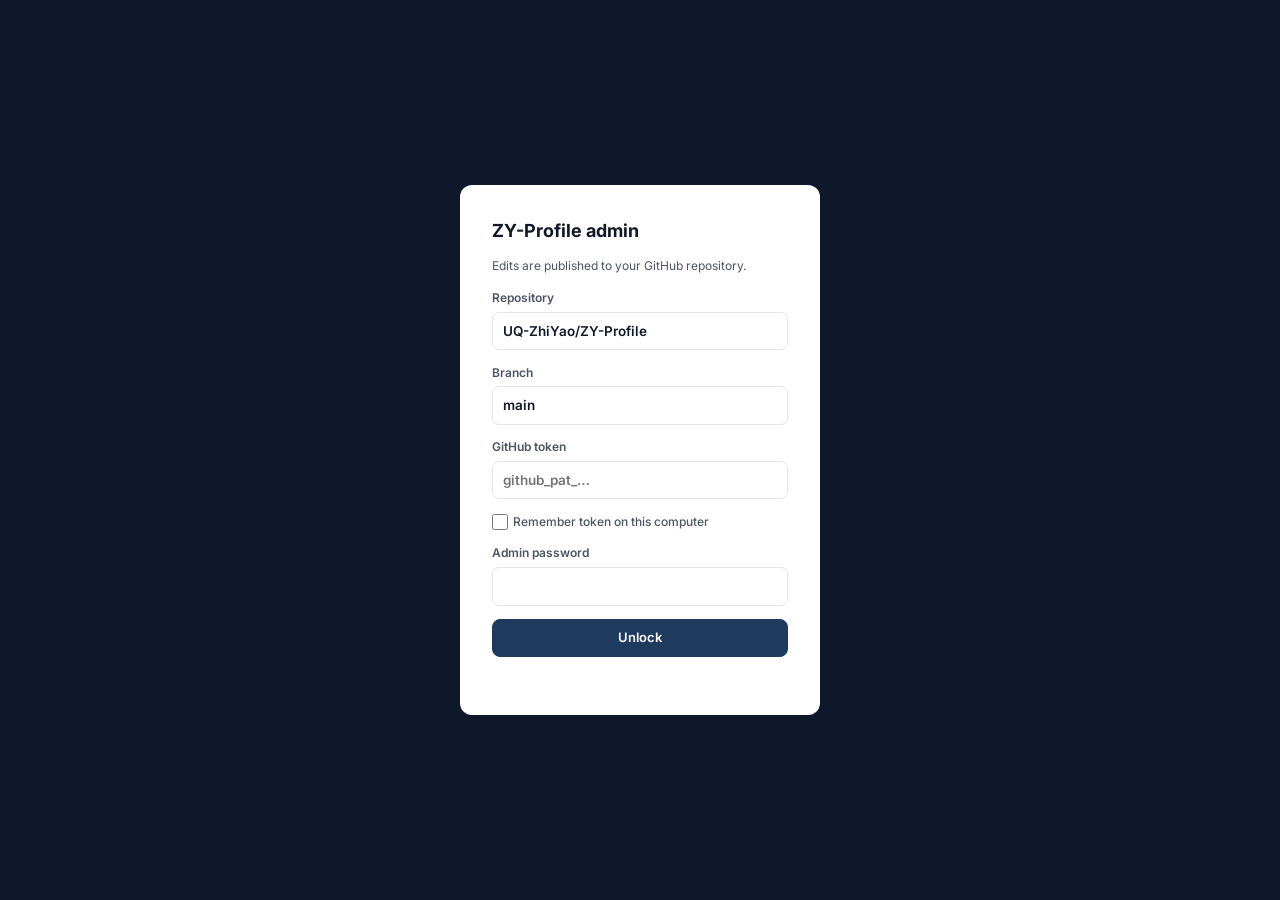
==== console-zz9v6dvoxjdm/index.html @ 7103fa03 "Add files via upload" ====
<!DOCTYPE html>
<html lang="en">
<head>
  <meta charset="UTF-8"/>
  <meta name="viewport" content="width=device-width, initial-scale=1.0"/>
  <meta name="robots" content="noindex, nofollow, noarchive"/>
  <meta name="referrer" content="no-referrer"/>
  <title>ZY Admin</title>
  <link rel="manifest" href="manifest.webmanifest"/>
  <meta name="theme-color" content="#0f172a"/>
  <meta name="application-name" content="ZY Admin"/>
  <meta name="apple-mobile-web-app-capable" content="yes"/>
  <meta name="apple-mobile-web-app-title" content="ZY Admin"/>
  <link rel="icon" href="icons/icon-192.png" type="image/png"/>
  <link rel="apple-touch-icon" href="icons/icon-192.png"/>
  <link rel="stylesheet" href="admin.css"/>
</head>
<body>

<div id="boot" class="boot"><div class="spinner"></div></div>

<section id="login" class="login" hidden>
  <form id="loginForm" class="login-card" autocomplete="off">
    <div class="login-title">ZY-Profile admin</div>
    <p class="muted small">Edits are published to your GitHub repository.</p>
    <label>Repository<input name="repo" required placeholder="owner/name" spellcheck="false"/></label>
    <label>Branch<input name="branch" required value="main" spellcheck="false"/></label>
    <div id="tokenRow" class="token-row">
      <label class="token-input">GitHub token<input name="token" type="password" placeholder="github_pat_…" spellcheck="false" autocomplete="off"/></label>
      <div class="token-saved small">GitHub token saved on this computer · <a href="#" id="changeToken">change</a></div>
    </div>
    <label class="check"><input type="checkbox" name="remember"/> Remember token on this computer</label>
    <label>Admin password<input name="password" type="password" required autocomplete="current-password"/></label>
    <button class="btn primary block" type="submit">Unlock</button>
    <div id="loginMsg" class="msg" role="status"></div>
    <button type="button" class="btn ghost block install-btn" data-install hidden>⤓ Install as desktop app</button>
  </form>

  <form id="setupForm" class="login-card" hidden>
    <div class="login-title">First-time setup</div>
    <p class="muted small">No admin data found in this repository yet. Choose an admin password — it encrypts your working copy and member list. There is no way to recover it, so store it in a password manager.</p>
    <label>Admin password (10+ characters)<input name="p1" type="password" minlength="10" required autocomplete="new-password"/></label>
    <label>Repeat password<input name="p2" type="password" minlength="10" required autocomplete="new-password"/></label>
    <button class="btn primary block" type="submit">Create and load my existing content</button>
    <a href="#" id="setupBack" class="small">← Back</a>
  </form>
</section>

<div id="app" class="app" hidden>
  <aside class="side">
    <div class="side-brand">
      <div class="side-mark">ZY</div>
      <div><div class="side-title">Admin console</div><div class="side-sub" id="whoami"></div></div>
    </div>
    <nav class="side-nav">
      <button data-view="site" class="side-link">Site settings</button>
      <button data-view="categories" class="side-link">Categories</button>
      <div class="side-group">
        <span>Pages</span>
        <button class="icon-btn" id="newTabBtn" title="New page" aria-label="New page">＋</button>
      </div>
      <div id="tabList"></div>
      <div class="side-group"><span>People</span></div>
      <button data-view="members" class="side-link">Members <span class="pill grey" id="memberCount" hidden></span></button>
      <div class="side-group"><span>Data</span></div>
      <button data-view="backup" class="side-link">Backup &amp; security</button>
    </nav>
    <div class="side-foot">
      <button type="button" class="btn ghost small" data-install hidden>⤓ Install desktop app</button>
      <a id="viewSite" class="btn ghost small" target="_blank" rel="noopener">View website ↗</a>
      <button id="lockBtn" class="btn ghost small">Lock</button>
    </div>
  </aside>
  <div class="main-col">
    <div class="publish-bar" id="publishBar" hidden>
      <span id="publishNote"></span>
      <button class="btn primary small" id="publishBtn">Publish to website</button>
    </div>
    <main class="view" id="view"></main>
  </div>
  <button class="side-toggle" id="sideToggle" aria-label="Menu">☰</button>
</div>

<div id="modalRoot"></div>
<div id="toastRoot" class="toast-root" aria-live="polite"></div>

<script src="../crypto.js"></script>
<script src="seed.js"></script>
<script src="admin.js"></script>
</body>
</html>
---- console-zz9v6dvoxjdm/admin.css ----
@import url('https://fonts.googleapis.com/css2?family=Inter:wght@400;500;600;700&display=swap');

:root {
  --bg: #f6f7f9; --panel: #ffffff; --ink: #111827; --ink-2: #4b5563; --ink-3: #9ca3af;
  --line: #e5e7eb; --line-2: #f0f1f3; --accent: #1e3a5f; --accent-2: #162e4d;
  --side: #0f172a; --side-ink: #cbd5e1; --side-hi: #ffffff;
  --red: #b42318; --red-bg: #fef3f2; --green: #067647; --green-bg: #ecfdf3;
  --r: 8px;
}
*, *::before, *::after { box-sizing: border-box; margin: 0; padding: 0; }
body { font-family: 'Inter', system-ui, sans-serif; font-size: 14px; line-height: 1.5; color: var(--ink); background: var(--bg); -webkit-font-smoothing: antialiased; }
[hidden] { display: none !important; }
code { font-family: ui-monospace, SFMono-Regular, Menlo, monospace; font-size: 12px; background: var(--line-2); padding: 1px 5px; border-radius: 4px; }
.muted { color: var(--ink-2); } .small { font-size: 12px; } .pad { padding: .5rem .75rem; }
h1 { font-size: 22px; font-weight: 700; letter-spacing: -.01em; }
h2 { font-size: 15px; font-weight: 700; margin-bottom: .75rem; }
.sub-h { font-size: 13px; font-weight: 700; text-transform: uppercase; letter-spacing: .06em; color: var(--ink-3); padding-top: .5rem; border-top: 1px solid var(--line); margin-top: .25rem; }

/* buttons */
.btn { font: inherit; font-size: 13px; font-weight: 600; display: inline-flex; align-items: center; justify-content: center; gap: .35rem; padding: .5rem .95rem; border-radius: var(--r); border: 1px solid var(--line); background: var(--panel); color: var(--ink); cursor: pointer; text-decoration: none; white-space: nowrap; transition: background .12s, border-color .12s; }
.btn:hover { background: var(--line-2); }
.btn.primary { background: var(--accent); border-color: var(--accent); color: #fff; }
.btn.primary:hover { background: var(--accent-2); }
.btn.danger { background: var(--red); border-color: var(--red); color: #fff; }
.btn.ghost { background: transparent; }
.btn.small { font-size: 12px; padding: .35rem .7rem; }
.btn.block { width: 100%; }
.btn:disabled { opacity: .55; cursor: not-allowed; }
.danger-text { color: var(--red); }
.icon-btn { font: inherit; width: 28px; height: 28px; display: inline-flex; align-items: center; justify-content: center; border: 1px solid transparent; background: transparent; border-radius: 6px; cursor: pointer; color: var(--ink-2); font-size: 13px; flex-shrink: 0; }
.icon-btn:hover:not(:disabled) { background: var(--line-2); border-color: var(--line); color: var(--ink); }
.icon-btn.danger:hover:not(:disabled) { background: var(--red-bg); color: var(--red); border-color: #fecdca; }
.icon-btn:disabled { opacity: .3; cursor: default; }
.pill { display: inline-block; font-size: 10px; font-weight: 700; padding: 1px 6px; border-radius: 999px; background: #f59e0b; color: #111; margin-left: auto; }
.pill.grey { background: rgba(255,255,255,.12); color: var(--side-ink); font-weight: 600; }

/* login */
.login { min-height: 100vh; display: flex; align-items: center; justify-content: center; padding: 1rem; background: var(--side); }
.login-card { width: 100%; max-width: 360px; background: var(--panel); border-radius: 12px; padding: 2rem; display: flex; flex-direction: column; gap: .85rem; }
.login-title { font-size: 18px; font-weight: 700; }
.login-card label { display: flex; flex-direction: column; gap: .3rem; font-size: 12px; font-weight: 600; color: var(--ink-2); }
.msg { font-size: 13px; color: var(--red); min-height: 1em; }
.msg.err { color: var(--red); }

/* shell */
.app { display: grid; grid-template-columns: 248px minmax(0, 1fr); min-height: 100vh; }
.side { background: var(--side); color: var(--side-ink); display: flex; flex-direction: column; position: sticky; top: 0; height: 100vh; overflow-y: auto; }
.side-brand { display: flex; gap: .7rem; align-items: center; padding: 1.1rem 1rem; border-bottom: 1px solid rgba(255,255,255,.07); }
.side-mark { width: 32px; height: 32px; border-radius: 8px; background: var(--accent); color: #fff; font-weight: 700; font-size: 12px; display: flex; align-items: center; justify-content: center; }
.side-title { color: var(--side-hi); font-weight: 700; font-size: 13px; }
.side-sub { font-size: 11px; color: #94a3b8; max-width: 160px; overflow: hidden; text-overflow: ellipsis; white-space: nowrap; }
.side-nav { padding: .75rem .5rem; flex: 1; display: flex; flex-direction: column; gap: 1px; }
.side-group { display: flex; align-items: center; justify-content: space-between; font-size: 10px; font-weight: 700; letter-spacing: .1em; text-transform: uppercase; color: #64748b; padding: 1rem .6rem .35rem; }
.side-group .icon-btn { color: var(--side-ink); width: 22px; height: 22px; font-size: 14px; }
.side-group .icon-btn:hover { background: rgba(255,255,255,.1); border-color: transparent; color: #fff; }
.side-link { font: inherit; font-size: 13px; text-align: left; background: none; border: 0; color: var(--side-ink); padding: .45rem .6rem; border-radius: 6px; cursor: pointer; display: flex; align-items: center; gap: .4rem; width: 100%; }
.side-link:hover { background: rgba(255,255,255,.06); color: #fff; }
.side-link.active { background: rgba(255,255,255,.1); color: #fff; font-weight: 600; }
.side-link.sub { padding-left: .85rem; }
.ell { overflow: hidden; text-overflow: ellipsis; white-space: nowrap; }
.side-foot { padding: .75rem; display: flex; flex-direction: column; gap: .35rem; border-top: 1px solid rgba(255,255,255,.07); }
.side-foot .btn { color: var(--side-ink); border-color: rgba(255,255,255,.12); justify-content: flex-start; }
.side-foot .btn:hover { background: rgba(255,255,255,.06); color: #fff; }
.side-toggle { display: none; }

.view { padding: 1.75rem 2rem 4rem; max-width: 980px; width: 100%; }
.view-head { display: flex; justify-content: space-between; align-items: flex-start; gap: 1rem; margin-bottom: 1.25rem; flex-wrap: wrap; }
.view-head p { margin-top: .25rem; max-width: 560px; }
.head-actions { display: flex; gap: .4rem; flex-wrap: wrap; align-items: center; }
.crumb { font-size: 12px; color: var(--ink-3); margin-bottom: .2rem; }

.panel { background: var(--panel); border: 1px solid var(--line); border-radius: 10px; padding: 1.25rem 1.35rem; margin-bottom: 1rem; }
.panel-head { display: flex; justify-content: space-between; align-items: center; margin-bottom: .75rem; }
.panel-head h2 { margin: 0; }
.danger-zone { border-color: #fecdca; }
.grid2 { display: grid; grid-template-columns: 1fr 1fr; gap: .9rem 1.1rem; align-items: start; }
.span2 { grid-column: 1 / -1; }
.grid2 > h2 { margin-bottom: -.25rem; }

/* form fields */
.field { display: flex; flex-direction: column; gap: .3rem; min-width: 0; }
.field .lbl { font-size: 12px; font-weight: 600; color: var(--ink-2); }
.field .hint, .hint { font-size: 11.5px; color: var(--ink-3); }
input:not([type=checkbox]):not([type=file]):not([type=color]), textarea, select {
  font: inherit; font-size: 13.5px; width: 100%; padding: .5rem .65rem; border: 1px solid var(--line); border-radius: 7px; background: #fff; color: var(--ink);
}
textarea { resize: vertical; min-height: 2.5rem; }
input:focus, textarea:focus, select:focus { outline: 2px solid rgba(30,58,95,.18); border-color: var(--accent); }
input[type=color] { width: 56px; height: 36px; border: 1px solid var(--line); border-radius: 7px; padding: 2px; background: #fff; cursor: pointer; }
.check { display: flex; align-items: center; gap: .5rem; font-size: 13px; cursor: pointer; }
.check input { width: 16px; height: 16px; accent-color: var(--accent); }
.prefix { display: flex; align-items: center; border: 1px solid var(--line); border-radius: 7px; overflow: hidden; }
.prefix span { padding: .5rem .55rem; background: var(--line-2); font-size: 12px; color: var(--ink-2); white-space: nowrap; border-right: 1px solid var(--line); }
.prefix input { border: 0 !important; border-radius: 0 !important; }

.img-row { display: flex; gap: .85rem; align-items: center; flex-wrap: wrap; }
.img-preview { width: 64px; height: 64px; border: 1px dashed var(--line); border-radius: 8px; display: flex; align-items: center; justify-content: center; background: repeating-conic-gradient(#f3f4f6 0 25%, #fff 0 50%) 50% / 12px 12px; overflow: hidden; }
.img-preview img { max-width: 100%; max-height: 100%; object-fit: contain; }
.img-actions { display: flex; gap: .35rem; flex-wrap: wrap; }
.auto-prev { display: flex; align-items: center; gap: .5rem; min-height: 0; }
.auto-prev img { width: 28px; height: 28px; object-fit: contain; border: 1px solid var(--line); border-radius: 6px; padding: 3px; }

.rows { display: flex; flex-direction: column; gap: .35rem; margin: .2rem 0 .45rem; }
.row-ed { display: flex; gap: .35rem; align-items: center; }
.row-ed input, .row-ed select { flex: 1; min-width: 0; }
.rows-field > .btn { align-self: flex-start; }

/* items list */
.group-title { font-size: 11px; font-weight: 700; text-transform: uppercase; letter-spacing: .08em; color: var(--ink-3); padding: .9rem 0 .35rem; border-bottom: 1px solid var(--line); }
.item-row { display: flex; align-items: center; gap: .75rem; padding: .6rem 0; border-bottom: 1px solid var(--line-2); }
.item-row:last-child { border-bottom: 0; }
.item-thumb { width: 34px; height: 34px; border-radius: 7px; border: 1px solid var(--line); flex-shrink: 0; display: flex; align-items: center; justify-content: center; overflow: hidden; background: #fff; }
.item-thumb:empty { border-color: transparent; }
.item-thumb img { width: 100%; height: 100%; object-fit: contain; padding: 4px; }
.item-main { flex: 1; min-width: 0; }
.item-t { font-weight: 600; overflow: hidden; text-overflow: ellipsis; white-space: nowrap; }
.item-s { overflow: hidden; text-overflow: ellipsis; white-space: nowrap; }
.item-acts { display: flex; gap: .15rem; align-items: center; flex-shrink: 0; }
.empty { padding: 1.5rem; text-align: center; color: var(--ink-2); border: 1px dashed var(--line); border-radius: 8px; }

.table { width: 100%; border-collapse: collapse; }
.table td { padding: .6rem .25rem; border-top: 1px solid var(--line-2); vertical-align: middle; }
.table tr:first-child td { border-top: 0; }
.table td.acts { text-align: right; white-space: nowrap; }
.table td.acts > * { margin-left: .25rem; }
.resume-row { display: flex; align-items: center; gap: .6rem; flex-wrap: wrap; }
.resume-row > div { margin-right: auto; }

/* modal */
.modal-wrap { position: fixed; inset: 0; background: rgba(15,23,42,.45); display: flex; align-items: flex-start; justify-content: center; padding: 5vh 1rem; z-index: 50; overflow-y: auto; }
.modal { background: var(--panel); border-radius: 12px; width: 100%; max-width: 460px; box-shadow: 0 20px 60px rgba(0,0,0,.25); display: flex; flex-direction: column; max-height: 90vh; }
.modal.wide { max-width: 760px; }
.modal-head { display: flex; justify-content: space-between; align-items: center; padding: 1rem 1.25rem; border-bottom: 1px solid var(--line); }
.modal-head h3 { font-size: 15px; }
.modal-body { padding: 1.1rem 1.25rem; overflow-y: auto; display: flex; flex-direction: column; gap: .85rem; }
.modal-body > form:not(.grid2) { display: flex; flex-direction: column; gap: .85rem; }
.modal-foot { display: flex; justify-content: flex-end; gap: .5rem; padding: .85rem 1.25rem; border-top: 1px solid var(--line); }

/* toast / loading */
.toast-root { position: fixed; bottom: 1rem; right: 1rem; display: flex; flex-direction: column; gap: .4rem; z-index: 60; }
.toast { background: var(--ink); color: #fff; padding: .6rem .9rem; border-radius: 8px; font-size: 13px; box-shadow: 0 6px 20px rgba(0,0,0,.2); max-width: 360px; }
.toast.ok { background: var(--green); }
.toast.err { background: var(--red); }
.boot { position: fixed; inset: 0; display: flex; align-items: center; justify-content: center; background: var(--bg); z-index: 40; }
.boot.inline { position: static; padding: 4rem 0; background: transparent; }
.spinner { width: 22px; height: 22px; border: 2px solid var(--line); border-top-color: var(--accent); border-radius: 50%; animation: spin .7s linear infinite; }
@keyframes spin { to { transform: rotate(360deg); } }

@media (max-width: 860px) {
  .app { grid-template-columns: minmax(0, 1fr); }
  .view { min-width: 0; }
  .side { position: fixed; inset: 0 auto 0 0; width: 260px; z-index: 45; transform: translateX(-100%); transition: transform .2s; }
  body.side-open .side { transform: none; }
  body.side-open::after { content: ''; position: fixed; inset: 0; background: rgba(15,23,42,.4); z-index: 44; }
  .side-toggle { display: inline-flex; position: fixed; top: .75rem; left: .75rem; z-index: 46; width: 38px; height: 38px; align-items: center; justify-content: center; border-radius: 8px; border: 1px solid var(--line); background: #fff; font-size: 16px; cursor: pointer; }
  .view { padding: 4rem 1rem 4rem; }
  .grid2 { grid-template-columns: 1fr; }
  .item-acts .icon-btn[data-act=dup] { display: none; }
}
@media (max-width: 520px) {
  .table td.acts { white-space: normal; }
  .table td.acts > * { margin: .15rem 0 0 .25rem; }
  .row-ed { flex-wrap: wrap; }
}

/* ── GitHub edition additions ── */
.main-col { min-width: 0; display: flex; flex-direction: column; }
.publish-bar { position: sticky; top: 0; z-index: 30; display: flex; align-items: center; justify-content: space-between; gap: 1rem; padding: .6rem 2rem; background: #fffbeb; border-bottom: 1px solid #fde68a; font-size: 13px; color: #92400e; font-weight: 500; }
.login-card .check { flex-direction: row; align-items: center; font-weight: 500; }
.token-row .token-saved { display: none; color: var(--ink-2); }
.token-row.has-token .token-input { display: none; }
.token-row.has-token .token-saved { display: block; }
.token-saved a, #setupBack { color: var(--accent); }
.msg.ok { color: var(--green); }
.cred { font-family: ui-monospace, SFMono-Regular, Menlo, monospace; font-size: 13px; background: var(--line-2); border: 1px solid var(--line); border-radius: 8px; padding: .8rem 1rem; white-space: pre-wrap; user-select: all; }
@media (max-width: 860px) {
  .publish-bar { padding: .6rem 1rem .6rem 3.75rem; }
  .publish-bar:not([hidden]) ~ .view { padding-top: 1.25rem; }
  .item-thumb:empty { display: none; }
}

/* ── v4: categories in sidebar, install, desktop app ── */
.side-cat { font-size: 11px; font-weight: 600; color: #94a3b8; padding: .55rem .6rem .15rem; letter-spacing: .02em; }
.side-empty { color: #64748b; padding: .15rem .85rem .35rem; }
.install-btn { margin-top: .25rem; }
body.standalone .side-foot [data-install] { display: none; }
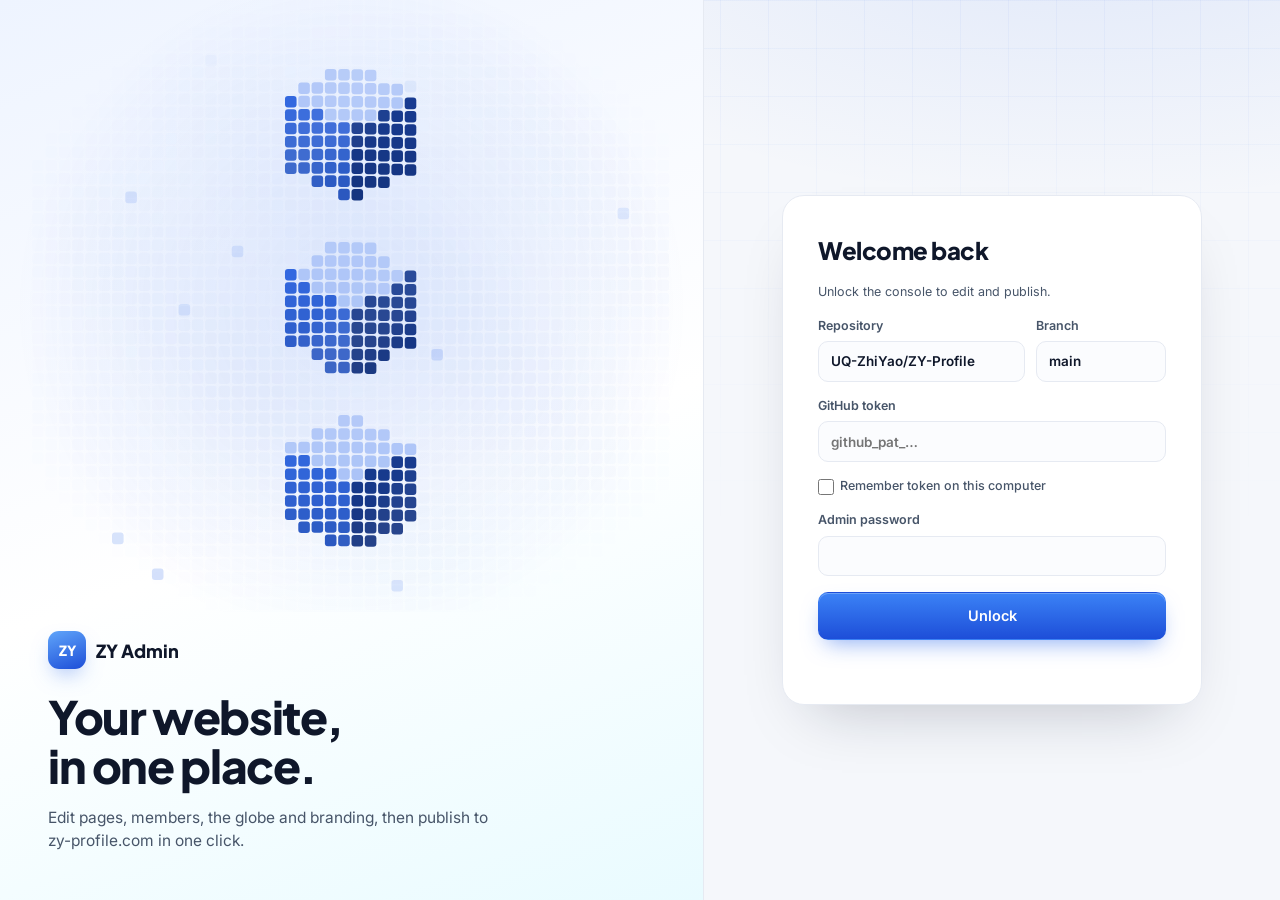
==== commit 2eab6792: "Add files via upload" ====
--- a/console-zz9v6dvoxjdm/index.html
+++ b/console-zz9v6dvoxjdm/index.html
@@ -7,63 +7,82 @@
   <meta name="referrer" content="no-referrer"/>
   <title>ZY Admin</title>
   <link rel="manifest" href="manifest.webmanifest"/>
-  <meta name="theme-color" content="#0f172a"/>
+  <meta name="theme-color" content="#ffffff"/>
   <meta name="application-name" content="ZY Admin"/>
   <meta name="apple-mobile-web-app-capable" content="yes"/>
   <meta name="apple-mobile-web-app-title" content="ZY Admin"/>
   <link rel="icon" href="icons/icon-192.png" type="image/png"/>
   <link rel="apple-touch-icon" href="icons/icon-192.png"/>
+  <link rel="preconnect" href="https://fonts.googleapis.com"/>
+  <link rel="preconnect" href="https://fonts.gstatic.com" crossorigin/>
+  <link rel="stylesheet" href="https://fonts.googleapis.com/css2?family=Inter:wght@400;500;600;700&family=Plus+Jakarta+Sans:wght@600;700;800&family=JetBrains+Mono:wght@400;500&display=swap"/>
   <link rel="stylesheet" href="admin.css"/>
 </head>
 <body>
 
 <div id="boot" class="boot"><div class="spinner"></div></div>
 
+<!-- Sign in -->
 <section id="login" class="login" hidden>
-  <form id="loginForm" class="login-card" autocomplete="off">
-    <div class="login-title">ZY-Profile admin</div>
-    <p class="muted small">Edits are published to your GitHub repository.</p>
-    <label>Repository<input name="repo" required placeholder="owner/name" spellcheck="false"/></label>
-    <label>Branch<input name="branch" required value="main" spellcheck="false"/></label>
-    <div id="tokenRow" class="token-row">
-      <label class="token-input">GitHub token<input name="token" type="password" placeholder="github_pat_…" spellcheck="false" autocomplete="off"/></label>
-      <div class="token-saved small">GitHub token saved on this computer · <a href="#" id="changeToken">change</a></div>
+  <div class="login-art">
+    <canvas id="loginArt" aria-hidden="true"></canvas>
+    <div class="login-art-copy">
+      <div class="brand-row"><span class="brand-mark">ZY</span><span class="brand-word">ZY Admin</span></div>
+      <h1>Your website,<br/>in one place.</h1>
+      <p>Edit pages, members, the globe and branding, then publish to zy-profile.com in one click.</p>
     </div>
-    <label class="check"><input type="checkbox" name="remember"/> Remember token on this computer</label>
-    <label>Admin password<input name="password" type="password" required autocomplete="current-password"/></label>
-    <button class="btn primary block" type="submit">Unlock</button>
-    <div id="loginMsg" class="msg" role="status"></div>
-    <button type="button" class="btn ghost block install-btn" data-install hidden>⤓ Install as desktop app</button>
-  </form>
+  </div>
+  <div class="login-side">
+    <form id="loginForm" class="login-card" autocomplete="off">
+      <div class="login-title">Welcome back</div>
+      <p class="muted small">Unlock the console to edit and publish.</p>
+      <div class="two">
+        <label>Repository<input name="repo" required placeholder="owner/name" spellcheck="false"/></label>
+        <label>Branch<input name="branch" required value="main" spellcheck="false"/></label>
+      </div>
+      <div id="tokenRow" class="token-row">
+        <label class="token-input">GitHub token<input name="token" type="password" placeholder="github_pat_…" spellcheck="false" autocomplete="off"/></label>
+        <div class="token-saved small"><span class="ok-dot"></span>GitHub token saved on this computer · <a href="#" id="changeToken">change</a></div>
+      </div>
+      <label class="check"><input type="checkbox" name="remember"/> Remember token on this computer</label>
+      <label>Admin password<input name="password" type="password" required autocomplete="current-password"/></label>
+      <button class="btn primary block lg" type="submit">Unlock</button>
+      <div id="loginMsg" class="msg" role="status"></div>
+      <button type="button" class="btn ghost block install-btn" data-install hidden>⤓ Install as desktop app</button>
+    </form>
 
-  <form id="setupForm" class="login-card" hidden>
-    <div class="login-title">First-time setup</div>
-    <p class="muted small">No admin data found in this repository yet. Choose an admin password — it encrypts your working copy and member list. There is no way to recover it, so store it in a password manager.</p>
-    <label>Admin password (10+ characters)<input name="p1" type="password" minlength="10" required autocomplete="new-password"/></label>
-    <label>Repeat password<input name="p2" type="password" minlength="10" required autocomplete="new-password"/></label>
-    <button class="btn primary block" type="submit">Create and load my existing content</button>
-    <a href="#" id="setupBack" class="small">← Back</a>
-  </form>
+    <form id="setupForm" class="login-card" hidden>
+      <div class="login-title">First-time setup</div>
+      <p class="muted small">No admin data found in this repository yet. Choose an admin password. It encrypts your working copy and member list, and it can't be recovered, so store it in a password manager.</p>
+      <label>Admin password (10+ characters)<input name="p1" type="password" minlength="10" required autocomplete="new-password"/></label>
+      <label>Repeat password<input name="p2" type="password" minlength="10" required autocomplete="new-password"/></label>
+      <button class="btn primary block lg" type="submit">Create and load my existing content</button>
+      <a href="#" id="setupBack" class="small">← Back</a>
+    </form>
+  </div>
 </section>
 
+<!-- Console -->
 <div id="app" class="app" hidden>
   <aside class="side">
     <div class="side-brand">
       <div class="side-mark">ZY</div>
-      <div><div class="side-title">Admin console</div><div class="side-sub" id="whoami"></div></div>
+      <div><div class="side-title">ZY Admin</div><div class="side-sub" id="whoami"></div></div>
     </div>
     <nav class="side-nav">
-      <button data-view="site" class="side-link">Site settings</button>
-      <button data-view="categories" class="side-link">Categories</button>
+      <button data-view="overview" class="side-link"><svg viewBox="0 0 24 24"><rect x="3" y="3" width="7" height="9" rx="1.5"/><rect x="14" y="3" width="7" height="5" rx="1.5"/><rect x="14" y="12" width="7" height="9" rx="1.5"/><rect x="3" y="16" width="7" height="5" rx="1.5"/></svg>Overview</button>
+      <button data-view="site" class="side-link"><svg viewBox="0 0 24 24"><path d="M4 6h10M18 6h2M4 12h4M12 12h8M4 18h12M20 18h0"/><circle cx="16" cy="6" r="2"/><circle cx="10" cy="12" r="2"/><circle cx="18" cy="18" r="2"/></svg>Site settings</button>
+      <button data-view="globe" class="side-link"><svg viewBox="0 0 24 24"><circle cx="12" cy="12" r="9"/><path d="M3 12h18M12 3c2.5 2.6 3.8 5.6 3.8 9s-1.3 6.4-3.8 9c-2.5-2.6-3.8-5.6-3.8-9S9.5 5.6 12 3z"/></svg>Globe &amp; places</button>
+      <button data-view="categories" class="side-link"><svg viewBox="0 0 24 24"><path d="M12 3l9 5-9 5-9-5z"/><path d="M3 13l9 5 9-5"/></svg>Categories</button>
+      <div class="side-group"><span>People &amp; data</span></div>
+      <button data-view="members" class="side-link"><svg viewBox="0 0 24 24"><circle cx="9" cy="8" r="3.2"/><path d="M3 20c.6-3.5 3-5.5 6-5.5s5.4 2 6 5.5"/><path d="M16 4.5a3 3 0 0 1 0 6M21 20c-.4-2.6-1.8-4.4-3.8-5.1"/></svg>Members <span class="pill" id="memberCount" hidden></span></button>
+      <button data-view="backup" class="side-link"><svg viewBox="0 0 24 24"><path d="M12 3l8 3v6c0 5-3.5 8-8 9-4.5-1-8-4-8-9V6z"/><path d="M9 12l2 2 4-4"/></svg>Backup &amp; security</button>
       <div class="side-group">
         <span>Pages</span>
         <button class="icon-btn" id="newTabBtn" title="New page" aria-label="New page">＋</button>
       </div>
       <div id="tabList"></div>
-      <div class="side-group"><span>People</span></div>
-      <button data-view="members" class="side-link">Members <span class="pill grey" id="memberCount" hidden></span></button>
-      <div class="side-group"><span>Data</span></div>
-      <button data-view="backup" class="side-link">Backup &amp; security</button>
+
     </nav>
     <div class="side-foot">
       <button type="button" class="btn ghost small" data-install hidden>⤓ Install desktop app</button>
@@ -73,7 +92,7 @@
   </aside>
   <div class="main-col">
     <div class="publish-bar" id="publishBar" hidden>
-      <span id="publishNote"></span>
+      <span class="pb-dot"></span><span id="publishNote"></span>
       <button class="btn primary small" id="publishBtn">Publish to website</button>
     </div>
     <main class="view" id="view"></main>
@@ -85,6 +104,9 @@
 <div id="toastRoot" class="toast-root" aria-live="polite"></div>
 
 <script src="../crypto.js"></script>
+<script src="../globe-data.js"></script>
+<script src="../globe.js"></script>
+<script src="../pixel.js"></script>
 <script src="seed.js"></script>
 <script src="admin.js"></script>
 </body>
--- a/console-zz9v6dvoxjdm/admin.css
+++ b/console-zz9v6dvoxjdm/admin.css
@@ -1,186 +1,266 @@
-@import url('https://fonts.googleapis.com/css2?family=Inter:wght@400;500;600;700&display=swap');
-
+/* ============================================
+   ZY Admin — console styles (v10)
+   Light blue-tech look matching zy-profile.com: floating panels, soft grid,
+   blue gradients, Plus Jakarta Sans headings.
+   ============================================ */
 :root {
-  --bg: #f6f7f9; --panel: #ffffff; --ink: #111827; --ink-2: #4b5563; --ink-3: #9ca3af;
-  --line: #e5e7eb; --line-2: #f0f1f3; --accent: #1e3a5f; --accent-2: #162e4d;
-  --side: #0f172a; --side-ink: #cbd5e1; --side-hi: #ffffff;
-  --red: #b42318; --red-bg: #fef3f2; --green: #067647; --green-bg: #ecfdf3;
-  --r: 8px;
+  --accent: #2563eb; --accent-2: #1d4ed8; --cyan: #06b6d4;
+  --accent-soft: #eef4ff; --accent-line: #c7d7fe;
+  --bg: #f5f7fb; --panel: #ffffff; --ink: #0f172a; --ink-2: #475569; --ink-3: #94a3b8;
+  --line: #e6eaf2; --line-2: #f1f4f9;
+  --red: #dc2626; --red-bg: #fef2f2; --green: #059669; --green-bg: #ecfdf5; --amber: #b45309;
+  --r: 14px; --r-lg: 20px;
+  --shadow: 0 1px 2px rgba(15,23,42,.04), 0 10px 30px -12px rgba(15,23,42,.12);
+  --blue-shadow: 0 10px 22px -8px rgba(37,99,235,.55);
+  --display: "Plus Jakarta Sans", "Inter", system-ui, sans-serif;
+  --mono: "JetBrains Mono", ui-monospace, Menlo, monospace;
 }
 *, *::before, *::after { box-sizing: border-box; margin: 0; padding: 0; }
-body { font-family: 'Inter', system-ui, sans-serif; font-size: 14px; line-height: 1.5; color: var(--ink); background: var(--bg); -webkit-font-smoothing: antialiased; }
+body { font-family: "Inter", system-ui, sans-serif; font-size: 14px; line-height: 1.5; color: var(--ink); -webkit-font-smoothing: antialiased; min-height: 100vh;
+  background: radial-gradient(900px 420px at 85% -10%, rgba(37,99,235,.10), transparent 70%), radial-gradient(700px 380px at 0% 0%, rgba(6,182,212,.08), transparent 70%), var(--bg); }
+body::before { content: ""; position: fixed; inset: 0; pointer-events: none; z-index: -1; background-image: linear-gradient(rgba(37,99,235,.045) 1px, transparent 1px), linear-gradient(90deg, rgba(37,99,235,.045) 1px, transparent 1px); background-size: 48px 48px; mask-image: linear-gradient(180deg, #000, transparent 60%); -webkit-mask-image: linear-gradient(180deg, #000, transparent 60%); }
 [hidden] { display: none !important; }
-code { font-family: ui-monospace, SFMono-Regular, Menlo, monospace; font-size: 12px; background: var(--line-2); padding: 1px 5px; border-radius: 4px; }
-.muted { color: var(--ink-2); } .small { font-size: 12px; } .pad { padding: .5rem .75rem; }
-h1 { font-size: 22px; font-weight: 700; letter-spacing: -.01em; }
-h2 { font-size: 15px; font-weight: 700; margin-bottom: .75rem; }
-.sub-h { font-size: 13px; font-weight: 700; text-transform: uppercase; letter-spacing: .06em; color: var(--ink-3); padding-top: .5rem; border-top: 1px solid var(--line); margin-top: .25rem; }
+code { font-family: var(--mono); font-size: 12px; background: var(--accent-soft); color: var(--accent-2); padding: 1px 6px; border-radius: 6px; }
+.muted { color: var(--ink-2); } .small { font-size: 12.5px; } .pad { padding: .5rem .75rem; }
+h1 { font-family: var(--display); font-size: 26px; font-weight: 800; letter-spacing: -.02em; }
+h2 { font-family: var(--display); font-size: 16px; font-weight: 800; letter-spacing: -.01em; margin-bottom: .8rem; }
+.sub-h { font-family: var(--display); font-size: 12px; font-weight: 800; text-transform: uppercase; letter-spacing: .1em; color: var(--accent); padding-top: .6rem; border-top: 1px dashed var(--line); margin-top: .2rem; }
 
 /* buttons */
-.btn { font: inherit; font-size: 13px; font-weight: 600; display: inline-flex; align-items: center; justify-content: center; gap: .35rem; padding: .5rem .95rem; border-radius: var(--r); border: 1px solid var(--line); background: var(--panel); color: var(--ink); cursor: pointer; text-decoration: none; white-space: nowrap; transition: background .12s, border-color .12s; }
-.btn:hover { background: var(--line-2); }
-.btn.primary { background: var(--accent); border-color: var(--accent); color: #fff; }
-.btn.primary:hover { background: var(--accent-2); }
-.btn.danger { background: var(--red); border-color: var(--red); color: #fff; }
-.btn.ghost { background: transparent; }
-.btn.small { font-size: 12px; padding: .35rem .7rem; }
+.btn { font: inherit; font-size: 13.5px; font-weight: 600; display: inline-flex; align-items: center; justify-content: center; gap: .4rem; padding: .55rem 1rem; border-radius: 10px; border: 1px solid var(--line); background: #fff; color: var(--ink); cursor: pointer; text-decoration: none; white-space: nowrap; transition: background .15s, border-color .15s, box-shadow .2s, transform .15s, color .15s; }
+.btn:hover { border-color: var(--accent-line); color: var(--accent-2); }
+.btn:active { transform: translateY(1px); }
+.btn.primary { color: #fff; border-color: transparent; background: linear-gradient(180deg, #3b82f6, var(--accent-2)); box-shadow: var(--blue-shadow), inset 0 1px 0 rgba(255,255,255,.25); }
+.btn.primary:hover { color: #fff; box-shadow: 0 14px 28px -8px rgba(37,99,235,.6), inset 0 1px 0 rgba(255,255,255,.25); }
+.btn.danger { color: #fff; border-color: transparent; background: linear-gradient(180deg, #ef4444, #b91c1c); }
+.btn.danger:hover { color: #fff; }
+.btn.ghost { background: rgba(255,255,255,.7); }
+.btn.small { font-size: 12.5px; padding: .4rem .75rem; border-radius: 9px; }
 .btn.block { width: 100%; }
+.btn.lg { padding: .78rem 1rem; font-size: 14.5px; }
 .btn:disabled { opacity: .55; cursor: not-allowed; }
-.danger-text { color: var(--red); }
-.icon-btn { font: inherit; width: 28px; height: 28px; display: inline-flex; align-items: center; justify-content: center; border: 1px solid transparent; background: transparent; border-radius: 6px; cursor: pointer; color: var(--ink-2); font-size: 13px; flex-shrink: 0; }
-.icon-btn:hover:not(:disabled) { background: var(--line-2); border-color: var(--line); color: var(--ink); }
-.icon-btn.danger:hover:not(:disabled) { background: var(--red-bg); color: var(--red); border-color: #fecdca; }
+.danger-text { color: var(--red) !important; }
+.icon-btn { font: inherit; width: 30px; height: 30px; display: inline-flex; align-items: center; justify-content: center; border: 1px solid transparent; background: transparent; border-radius: 8px; cursor: pointer; color: var(--ink-2); font-size: 13px; flex-shrink: 0; transition: .15s; }
+.icon-btn:hover:not(:disabled) { background: var(--accent-soft); color: var(--accent-2); }
+.icon-btn.danger:hover:not(:disabled) { background: var(--red-bg); color: var(--red); }
 .icon-btn:disabled { opacity: .3; cursor: default; }
-.pill { display: inline-block; font-size: 10px; font-weight: 700; padding: 1px 6px; border-radius: 999px; background: #f59e0b; color: #111; margin-left: auto; }
-.pill.grey { background: rgba(255,255,255,.12); color: var(--side-ink); font-weight: 600; }
-
-/* login */
-.login { min-height: 100vh; display: flex; align-items: center; justify-content: center; padding: 1rem; background: var(--side); }
-.login-card { width: 100%; max-width: 360px; background: var(--panel); border-radius: 12px; padding: 2rem; display: flex; flex-direction: column; gap: .85rem; }
-.login-title { font-size: 18px; font-weight: 700; }
-.login-card label { display: flex; flex-direction: column; gap: .3rem; font-size: 12px; font-weight: 600; color: var(--ink-2); }
+.pill { display: inline-flex; align-items: center; justify-content: center; min-width: 20px; height: 20px; font-size: 11px; font-weight: 700; padding: 0 6px; border-radius: 999px; background: var(--accent); color: #fff; margin-left: auto; }
+.pill.grey { background: var(--line-2); color: var(--ink-3); border: 1px solid var(--line); }
+
+/* ── Sign in ── */
+.login { min-height: 100vh; display: grid; grid-template-columns: minmax(0, 1.1fr) minmax(380px, .9fr); }
+.login-art { position: relative; overflow: hidden; background: linear-gradient(160deg, #eef4ff, #ffffff 55%, #e9fbff); border-right: 1px solid var(--line); }
+.login-art canvas { position: absolute; left: 0; right: 0; top: 0; width: 100%; height: 68%; }
+.login-art-copy { position: absolute; left: 48px; bottom: 48px; right: 48px; max-width: 460px; }
+.brand-row { display: flex; align-items: center; gap: .6rem; margin-bottom: 1.4rem; }
+.brand-mark, .side-mark { width: 38px; height: 38px; border-radius: 11px; display: grid; place-items: center; color: #fff; font-family: var(--display); font-weight: 800; font-size: 14px; background: linear-gradient(160deg, #60a5fa, var(--accent-2)); box-shadow: var(--blue-shadow); flex-shrink: 0; }
+.brand-word { font-family: var(--display); font-size: 18px; font-weight: 800; }
+.login-art-copy h1 { font-size: clamp(32px, 3.6vw, 46px); line-height: 1.08; letter-spacing: -.03em; }
+.login-art-copy p { margin-top: .9rem; font-size: 15.5px; color: var(--ink-2); }
+.login-side { display: flex; align-items: center; justify-content: center; padding: 2rem 1.25rem; }
+.login-card { width: 100%; max-width: 420px; background: #fff; border: 1px solid var(--line); border-radius: 22px; padding: 2.2rem; display: flex; flex-direction: column; gap: .95rem; box-shadow: 0 30px 60px -30px rgba(15,23,42,.25); }
+.login-title { font-family: var(--display); font-size: 24px; font-weight: 800; letter-spacing: -.02em; }
+.login-card label { display: flex; flex-direction: column; gap: .35rem; font-size: 12.5px; font-weight: 600; color: var(--ink-2); }
+.login-card .two { display: grid; grid-template-columns: 1.6fr 1fr; gap: .7rem; }
+.login-card .check { flex-direction: row; align-items: center; font-weight: 500; }
+.token-row .token-saved { display: none; color: var(--ink-2); padding: .55rem .75rem; background: var(--green-bg); border: 1px solid #a7f3d0; border-radius: 10px; }
+.token-row.has-token .token-input { display: none; }
+.token-row.has-token .token-saved { display: flex; align-items: center; gap: .45rem; flex-wrap: wrap; }
+.ok-dot { width: 8px; height: 8px; border-radius: 50%; background: var(--green); }
+.token-saved a, #setupBack { color: var(--accent); font-weight: 600; }
 .msg { font-size: 13px; color: var(--red); min-height: 1em; }
+.msg.ok { color: var(--green); }
 .msg.err { color: var(--red); }
 
-/* shell */
-.app { display: grid; grid-template-columns: 248px minmax(0, 1fr); min-height: 100vh; }
-.side { background: var(--side); color: var(--side-ink); display: flex; flex-direction: column; position: sticky; top: 0; height: 100vh; overflow-y: auto; }
-.side-brand { display: flex; gap: .7rem; align-items: center; padding: 1.1rem 1rem; border-bottom: 1px solid rgba(255,255,255,.07); }
-.side-mark { width: 32px; height: 32px; border-radius: 8px; background: var(--accent); color: #fff; font-weight: 700; font-size: 12px; display: flex; align-items: center; justify-content: center; }
-.side-title { color: var(--side-hi); font-weight: 700; font-size: 13px; }
-.side-sub { font-size: 11px; color: #94a3b8; max-width: 160px; overflow: hidden; text-overflow: ellipsis; white-space: nowrap; }
-.side-nav { padding: .75rem .5rem; flex: 1; display: flex; flex-direction: column; gap: 1px; }
-.side-group { display: flex; align-items: center; justify-content: space-between; font-size: 10px; font-weight: 700; letter-spacing: .1em; text-transform: uppercase; color: #64748b; padding: 1rem .6rem .35rem; }
-.side-group .icon-btn { color: var(--side-ink); width: 22px; height: 22px; font-size: 14px; }
-.side-group .icon-btn:hover { background: rgba(255,255,255,.1); border-color: transparent; color: #fff; }
-.side-link { font: inherit; font-size: 13px; text-align: left; background: none; border: 0; color: var(--side-ink); padding: .45rem .6rem; border-radius: 6px; cursor: pointer; display: flex; align-items: center; gap: .4rem; width: 100%; }
-.side-link:hover { background: rgba(255,255,255,.06); color: #fff; }
-.side-link.active { background: rgba(255,255,255,.1); color: #fff; font-weight: 600; }
-.side-link.sub { padding-left: .85rem; }
+/* ── Shell ── */
+.app { display: grid; grid-template-columns: 264px minmax(0, 1fr); min-height: 100vh; gap: 0; }
+.side { position: sticky; top: 0; height: 100vh; padding: 14px 0 14px 14px; display: flex; }
+.side > * { flex-shrink: 0; }
+.side { flex-direction: column; }
+.side-brand, .side-nav, .side-foot { background: rgba(255,255,255,.88); backdrop-filter: blur(12px); -webkit-backdrop-filter: blur(12px); border: 1px solid var(--line); }
+.side-brand { display: flex; gap: .7rem; align-items: center; padding: .9rem 1rem; border-radius: 18px 18px 0 0; border-bottom: 0; }
+.side-title { font-family: var(--display); font-weight: 800; font-size: 15px; }
+.side-sub { font-size: 11.5px; color: var(--ink-3); max-width: 170px; overflow: hidden; text-overflow: ellipsis; white-space: nowrap; }
+.side-nav { flex: 1; min-height: 0; overflow-y: auto; padding: .4rem .55rem .8rem; display: flex; flex-direction: column; gap: 2px; border-top: 1px solid var(--line-2); border-bottom: 0; }
+.side-foot { padding: .7rem; display: flex; flex-direction: column; gap: .35rem; border-radius: 0 0 18px 18px; box-shadow: var(--shadow); }
+.side-foot .btn { justify-content: flex-start; }
+.side-group { display: flex; align-items: center; justify-content: space-between; font-size: 10.5px; font-weight: 800; letter-spacing: .12em; text-transform: uppercase; color: var(--ink-3); padding: 1rem .6rem .35rem; }
+.side-group .icon-btn { width: 24px; height: 24px; font-size: 15px; color: var(--accent); background: var(--accent-soft); }
+.side-link { font: inherit; font-size: 13.5px; font-weight: 500; text-align: left; background: none; border: 0; color: var(--ink-2); padding: .5rem .65rem; border-radius: 10px; cursor: pointer; display: flex; align-items: center; gap: .6rem; width: 100%; position: relative; transition: background .15s, color .15s; }
+.side-link svg { width: 17px; height: 17px; fill: none; stroke: currentColor; stroke-width: 1.8; stroke-linecap: round; stroke-linejoin: round; flex-shrink: 0; }
+.side-link:hover { background: var(--line-2); color: var(--ink); }
+.side-link.active { background: var(--accent-soft); color: var(--accent-2); font-weight: 600; }
+.side-link.active::before { content: ""; position: absolute; left: -.55rem; top: 8px; bottom: 8px; width: 3px; border-radius: 0 3px 3px 0; background: var(--accent); }
+.side-link.sub { padding-left: 1.85rem; font-size: 13px; }
+.side-link.sub::after { content: ""; position: absolute; left: 1rem; top: 50%; width: 5px; height: 5px; border-radius: 2px; background: var(--line); }
+.side-link.sub.active::after { background: var(--accent); }
+.side-cat { font-size: 11.5px; font-weight: 700; color: var(--ink); padding: .55rem .65rem .15rem; display: flex; align-items: center; gap: .3rem; }
+.side-empty { color: var(--ink-3); padding: .1rem 1.85rem .35rem; font-size: 12px; }
 .ell { overflow: hidden; text-overflow: ellipsis; white-space: nowrap; }
-.side-foot { padding: .75rem; display: flex; flex-direction: column; gap: .35rem; border-top: 1px solid rgba(255,255,255,.07); }
-.side-foot .btn { color: var(--side-ink); border-color: rgba(255,255,255,.12); justify-content: flex-start; }
-.side-foot .btn:hover { background: rgba(255,255,255,.06); color: #fff; }
 .side-toggle { display: none; }
 
-.view { padding: 1.75rem 2rem 4rem; max-width: 980px; width: 100%; }
-.view-head { display: flex; justify-content: space-between; align-items: flex-start; gap: 1rem; margin-bottom: 1.25rem; flex-wrap: wrap; }
-.view-head p { margin-top: .25rem; max-width: 560px; }
-.head-actions { display: flex; gap: .4rem; flex-wrap: wrap; align-items: center; }
-.crumb { font-size: 12px; color: var(--ink-3); margin-bottom: .2rem; }
-
-.panel { background: var(--panel); border: 1px solid var(--line); border-radius: 10px; padding: 1.25rem 1.35rem; margin-bottom: 1rem; }
-.panel-head { display: flex; justify-content: space-between; align-items: center; margin-bottom: .75rem; }
+.main-col { min-width: 0; display: flex; flex-direction: column; }
+.view { padding: 1.6rem 2rem 4rem; max-width: 1120px; width: 100%; }
+.view-head { display: flex; justify-content: space-between; align-items: flex-end; gap: 1rem; margin-bottom: 1.4rem; flex-wrap: wrap; }
+.view-head p { margin-top: .3rem; max-width: 620px; }
+.head-actions { display: flex; gap: .45rem; flex-wrap: wrap; align-items: center; }
+.crumb { font-family: var(--mono); font-size: 11.5px; color: var(--accent); margin-bottom: .3rem; text-transform: uppercase; letter-spacing: .04em; }
+
+.publish-bar { position: sticky; top: 12px; z-index: 30; margin: 12px 2rem 0; display: flex; align-items: center; gap: .8rem; padding: .6rem .7rem .6rem 1rem; border-radius: 14px; background: rgba(255,255,255,.92); backdrop-filter: blur(10px); border: 1px solid var(--accent-line); box-shadow: 0 12px 30px -16px rgba(37,99,235,.45); font-size: 13px; color: var(--ink-2); font-weight: 500; }
+.publish-bar #publishNote { flex: 1; }
+.pb-dot { width: 9px; height: 9px; border-radius: 50%; background: #f59e0b; box-shadow: 0 0 0 4px rgba(245,158,11,.18); }
+
+.panel { background: var(--panel); border: 1px solid var(--line); border-radius: var(--r-lg); padding: 1.35rem 1.45rem; margin-bottom: 1rem; box-shadow: var(--shadow); }
+.panel-head { display: flex; justify-content: space-between; align-items: center; margin-bottom: .8rem; }
 .panel-head h2 { margin: 0; }
-.danger-zone { border-color: #fecdca; }
-.grid2 { display: grid; grid-template-columns: 1fr 1fr; gap: .9rem 1.1rem; align-items: start; }
+.danger-zone { border-color: #fecaca; box-shadow: none; background: linear-gradient(180deg, #fff, #fffafa); }
+.grid2 { display: grid; grid-template-columns: 1fr 1fr; gap: .95rem 1.1rem; align-items: start; }
 .span2 { grid-column: 1 / -1; }
-.grid2 > h2 { margin-bottom: -.25rem; }
-
-/* form fields */
-.field { display: flex; flex-direction: column; gap: .3rem; min-width: 0; }
-.field .lbl { font-size: 12px; font-weight: 600; color: var(--ink-2); }
+.grid2 > h2 { margin-bottom: -.2rem; }
+
+/* fields */
+.field { display: flex; flex-direction: column; gap: .35rem; min-width: 0; }
+.field .lbl { font-size: 12.5px; font-weight: 600; color: var(--ink-2); }
 .field .hint, .hint { font-size: 11.5px; color: var(--ink-3); }
 input:not([type=checkbox]):not([type=file]):not([type=color]), textarea, select {
-  font: inherit; font-size: 13.5px; width: 100%; padding: .5rem .65rem; border: 1px solid var(--line); border-radius: 7px; background: #fff; color: var(--ink);
-}
-textarea { resize: vertical; min-height: 2.5rem; }
-input:focus, textarea:focus, select:focus { outline: 2px solid rgba(30,58,95,.18); border-color: var(--accent); }
-input[type=color] { width: 56px; height: 36px; border: 1px solid var(--line); border-radius: 7px; padding: 2px; background: #fff; cursor: pointer; }
+  font: inherit; font-size: 13.5px; width: 100%; padding: .58rem .75rem; border: 1px solid var(--line); border-radius: 10px; background: #fbfcfe; color: var(--ink); transition: border-color .15s, box-shadow .15s, background .15s; }
+textarea { resize: vertical; min-height: 2.6rem; }
+input:focus, textarea:focus, select:focus { outline: none; border-color: var(--accent); background: #fff; box-shadow: 0 0 0 4px rgba(37,99,235,.12); }
+input[type=color] { width: 58px; height: 38px; border: 1px solid var(--line); border-radius: 10px; padding: 3px; background: #fff; cursor: pointer; }
 .check { display: flex; align-items: center; gap: .5rem; font-size: 13px; cursor: pointer; }
 .check input { width: 16px; height: 16px; accent-color: var(--accent); }
-.prefix { display: flex; align-items: center; border: 1px solid var(--line); border-radius: 7px; overflow: hidden; }
-.prefix span { padding: .5rem .55rem; background: var(--line-2); font-size: 12px; color: var(--ink-2); white-space: nowrap; border-right: 1px solid var(--line); }
-.prefix input { border: 0 !important; border-radius: 0 !important; }
-
-.img-row { display: flex; gap: .85rem; align-items: center; flex-wrap: wrap; }
-.img-preview { width: 64px; height: 64px; border: 1px dashed var(--line); border-radius: 8px; display: flex; align-items: center; justify-content: center; background: repeating-conic-gradient(#f3f4f6 0 25%, #fff 0 50%) 50% / 12px 12px; overflow: hidden; }
+.prefix { display: flex; align-items: center; border: 1px solid var(--line); border-radius: 10px; overflow: hidden; background: #fbfcfe; }
+.prefix span { padding: .58rem .6rem; background: var(--line-2); font-size: 12px; color: var(--ink-2); white-space: nowrap; border-right: 1px solid var(--line); font-family: var(--mono); }
+.prefix input { border: 0 !important; border-radius: 0 !important; box-shadow: none !important; }
+.img-row { display: flex; gap: .9rem; align-items: center; flex-wrap: wrap; }
+.img-preview { width: 68px; height: 68px; border: 1px dashed var(--accent-line); border-radius: 14px; display: grid; place-items: center; background: repeating-conic-gradient(#f1f5f9 0 25%, #fff 0 50%) 50% / 12px 12px; overflow: hidden; }
 .img-preview img { max-width: 100%; max-height: 100%; object-fit: contain; }
 .img-actions { display: flex; gap: .35rem; flex-wrap: wrap; }
-.auto-prev { display: flex; align-items: center; gap: .5rem; min-height: 0; }
-.auto-prev img { width: 28px; height: 28px; object-fit: contain; border: 1px solid var(--line); border-radius: 6px; padding: 3px; }
-
-.rows { display: flex; flex-direction: column; gap: .35rem; margin: .2rem 0 .45rem; }
-.row-ed { display: flex; gap: .35rem; align-items: center; }
-.row-ed input, .row-ed select { flex: 1; min-width: 0; }
+.auto-prev { display: flex; align-items: center; gap: .5rem; }
+.auto-prev img { width: 30px; height: 30px; object-fit: contain; border: 1px solid var(--line); border-radius: 8px; padding: 3px; background: #fff; }
+.rows { display: flex; flex-direction: column; gap: .4rem; margin: .25rem 0 .5rem; }
+.row-ed { display: flex; gap: .4rem; align-items: center; padding: .35rem; border: 1px solid var(--line-2); border-radius: 12px; background: #fbfcfe; }
+.row-ed input, .row-ed select { flex: 1; min-width: 0; background: #fff; }
 .rows-field > .btn { align-self: flex-start; }
 
-/* items list */
-.group-title { font-size: 11px; font-weight: 700; text-transform: uppercase; letter-spacing: .08em; color: var(--ink-3); padding: .9rem 0 .35rem; border-bottom: 1px solid var(--line); }
-.item-row { display: flex; align-items: center; gap: .75rem; padding: .6rem 0; border-bottom: 1px solid var(--line-2); }
-.item-row:last-child { border-bottom: 0; }
-.item-thumb { width: 34px; height: 34px; border-radius: 7px; border: 1px solid var(--line); flex-shrink: 0; display: flex; align-items: center; justify-content: center; overflow: hidden; background: #fff; }
-.item-thumb:empty { border-color: transparent; }
-.item-thumb img { width: 100%; height: 100%; object-fit: contain; padding: 4px; }
+/* items */
+.group-title { font-family: var(--display); font-size: 11px; font-weight: 800; text-transform: uppercase; letter-spacing: .1em; color: var(--accent); padding: 1rem 0 .4rem; border-bottom: 1px dashed var(--line); }
+.item-row { display: flex; align-items: center; gap: .8rem; padding: .55rem .6rem; margin: 0 -.6rem; border-radius: 12px; transition: background .15s; }
+.item-row:hover { background: var(--line-2); }
+.item-thumb { width: 38px; height: 38px; border-radius: 10px; border: 1px solid var(--line); flex-shrink: 0; display: grid; place-items: center; overflow: hidden; background: #fff; }
+.item-thumb:empty { background: var(--accent-soft); border-color: var(--accent-line); }
+.item-thumb img { width: 100%; height: 100%; object-fit: contain; padding: 5px; }
 .item-main { flex: 1; min-width: 0; }
 .item-t { font-weight: 600; overflow: hidden; text-overflow: ellipsis; white-space: nowrap; }
 .item-s { overflow: hidden; text-overflow: ellipsis; white-space: nowrap; }
 .item-acts { display: flex; gap: .15rem; align-items: center; flex-shrink: 0; }
-.empty { padding: 1.5rem; text-align: center; color: var(--ink-2); border: 1px dashed var(--line); border-radius: 8px; }
+.empty { padding: 2rem; text-align: center; color: var(--ink-2); border: 1px dashed var(--accent-line); border-radius: 14px; background: var(--accent-soft); }
 
 .table { width: 100%; border-collapse: collapse; }
-.table td { padding: .6rem .25rem; border-top: 1px solid var(--line-2); vertical-align: middle; }
+.table td { padding: .7rem .3rem; border-top: 1px solid var(--line-2); vertical-align: middle; }
 .table tr:first-child td { border-top: 0; }
 .table td.acts { text-align: right; white-space: nowrap; }
 .table td.acts > * { margin-left: .25rem; }
 .resume-row { display: flex; align-items: center; gap: .6rem; flex-wrap: wrap; }
 .resume-row > div { margin-right: auto; }
+.cred { font-family: var(--mono); font-size: 13px; background: var(--accent-soft); border: 1px solid var(--accent-line); border-radius: 12px; padding: .9rem 1rem; white-space: pre-wrap; user-select: all; }
+
+/* ── Overview ── */
+.hello { position: relative; overflow: hidden; border-radius: 22px; padding: 1.8rem 1.9rem; margin-bottom: 1rem; color: #fff; background: linear-gradient(135deg, #3b82f6, #1d4ed8 55%, #0e7490); box-shadow: 0 24px 50px -24px rgba(29,78,216,.6); }
+.hello::after { content: ""; position: absolute; inset: 0; background-image: linear-gradient(rgba(255,255,255,.12) 1px, transparent 1px), linear-gradient(90deg, rgba(255,255,255,.12) 1px, transparent 1px); background-size: 34px 34px; mask-image: linear-gradient(90deg, transparent 30%, #000); -webkit-mask-image: linear-gradient(90deg, transparent 30%, #000); }
+.hello > * { position: relative; z-index: 1; }
+.hello h1 { color: #fff; font-size: 28px; }
+.hello p { color: rgba(255,255,255,.85); margin-top: .35rem; }
+.hello .btn-row { display: flex; gap: .5rem; margin-top: 1.1rem; flex-wrap: wrap; }
+.hello .btn { background: rgba(255,255,255,.14); color: #fff; border-color: rgba(255,255,255,.35); }
+.hello .btn:hover { background: rgba(255,255,255,.24); }
+.hello .btn.white { background: #fff; color: var(--accent-2); border-color: #fff; }
+.stats { display: grid; grid-template-columns: repeat(4, minmax(0, 1fr)); gap: .8rem; margin-bottom: 1rem; }
+.stat { background: #fff; border: 1px solid var(--line); border-radius: 18px; padding: 1.1rem 1.2rem; box-shadow: var(--shadow); }
+.stat .k { font-size: 12px; font-weight: 600; color: var(--ink-3); text-transform: uppercase; letter-spacing: .06em; }
+.stat .v { font-family: var(--display); font-size: 30px; font-weight: 800; letter-spacing: -.02em; margin-top: .25rem; background: linear-gradient(180deg, var(--accent), var(--accent-2)); -webkit-background-clip: text; background-clip: text; color: transparent; }
+.stat .s { font-size: 12px; color: var(--ink-2); }
+.quick { display: grid; grid-template-columns: repeat(3, minmax(0, 1fr)); gap: .7rem; }
+.quick button { font: inherit; text-align: left; display: flex; gap: .8rem; align-items: center; padding: .9rem 1rem; border: 1px solid var(--line); border-radius: 14px; background: #fff; cursor: pointer; transition: .2s; }
+.quick button:hover { border-color: var(--accent-line); box-shadow: 0 12px 26px -16px rgba(37,99,235,.5); transform: translateY(-2px); }
+.quick .qi { width: 38px; height: 38px; border-radius: 11px; display: grid; place-items: center; background: var(--accent-soft); color: var(--accent); flex-shrink: 0; font-size: 16px; }
+.quick b { display: block; font-size: 13.5px; }
+.quick small { color: var(--ink-3); font-size: 12px; }
+.cat-bars { display: flex; flex-direction: column; gap: .55rem; }
+.cat-bar { display: grid; grid-template-columns: 120px 1fr 60px; align-items: center; gap: .8rem; font-size: 13px; }
+.cat-bar .track { height: 8px; border-radius: 8px; background: var(--line-2); overflow: hidden; }
+.cat-bar .track span { display: block; height: 100%; border-radius: 8px; background: linear-gradient(90deg, var(--accent), var(--cyan)); }
+
+/* ── Globe editor ── */
+.globe-layout { display: grid; grid-template-columns: minmax(0, 1fr) minmax(0, 1fr); gap: 1rem; align-items: start; }
+.globe-preview { position: sticky; top: 80px; padding: 0; overflow: hidden; }
+.globe-preview canvas { width: 100%; height: 470px; display: block; cursor: crosshair; background: radial-gradient(60% 60% at 50% 55%, rgba(37,99,235,.08), transparent 70%); }
+.globe-tip { display: flex; align-items: center; gap: .5rem; padding: .7rem 1rem; border-top: 1px dashed var(--line); font-size: 12.5px; color: var(--ink-2); }
+.globe-tip b { color: var(--accent-2); }
+.search-row { display: flex; gap: .45rem; }
+.search-results { display: flex; flex-direction: column; gap: .3rem; margin-top: .6rem; }
+.search-results button { font: inherit; text-align: left; display: flex; align-items: center; gap: .6rem; padding: .55rem .7rem; border: 1px solid var(--line); border-radius: 10px; background: #fff; cursor: pointer; }
+.search-results button:hover { border-color: var(--accent-line); background: var(--accent-soft); }
+.search-results .add { margin-left: auto; color: var(--accent); font-weight: 700; font-size: 12.5px; }
+.pin-list { display: flex; flex-direction: column; gap: .45rem; }
+.pin-row { display: grid; grid-template-columns: 28px minmax(0, 1.6fr) minmax(0, 1fr) minmax(0, 1fr) auto; gap: .4rem; align-items: center; padding: .4rem; border: 1px solid var(--line-2); border-radius: 12px; background: #fbfcfe; }
+.pin-no { width: 26px; height: 26px; border-radius: 8px; display: grid; place-items: center; font-family: var(--mono); font-size: 11px; font-weight: 600; color: #fff; background: linear-gradient(160deg, #60a5fa, var(--accent-2)); }
+.pin-acts { display: flex; }
 
 /* modal */
-.modal-wrap { position: fixed; inset: 0; background: rgba(15,23,42,.45); display: flex; align-items: flex-start; justify-content: center; padding: 5vh 1rem; z-index: 50; overflow-y: auto; }
-.modal { background: var(--panel); border-radius: 12px; width: 100%; max-width: 460px; box-shadow: 0 20px 60px rgba(0,0,0,.25); display: flex; flex-direction: column; max-height: 90vh; }
-.modal.wide { max-width: 760px; }
-.modal-head { display: flex; justify-content: space-between; align-items: center; padding: 1rem 1.25rem; border-bottom: 1px solid var(--line); }
-.modal-head h3 { font-size: 15px; }
-.modal-body { padding: 1.1rem 1.25rem; overflow-y: auto; display: flex; flex-direction: column; gap: .85rem; }
-.modal-body > form:not(.grid2) { display: flex; flex-direction: column; gap: .85rem; }
-.modal-foot { display: flex; justify-content: flex-end; gap: .5rem; padding: .85rem 1.25rem; border-top: 1px solid var(--line); }
+.modal-wrap { position: fixed; inset: 0; background: rgba(15,23,42,.38); backdrop-filter: blur(4px); display: flex; align-items: flex-start; justify-content: center; padding: 5vh 1rem; z-index: 50; overflow-y: auto; animation: fade .15s; }
+.modal { background: #fff; border-radius: 20px; width: 100%; max-width: 470px; box-shadow: 0 40px 80px -24px rgba(15,23,42,.45); display: flex; flex-direction: column; max-height: 90vh; animation: rise .2s ease; border: 1px solid var(--line); }
+.modal.wide { max-width: 780px; }
+.modal-head { display: flex; justify-content: space-between; align-items: center; padding: 1.05rem 1.3rem; border-bottom: 1px solid var(--line-2); }
+.modal-head h3 { font-family: var(--display); font-size: 16px; font-weight: 800; }
+.modal-body { padding: 1.15rem 1.3rem; overflow-y: auto; display: flex; flex-direction: column; gap: .9rem; }
+.modal-body > form:not(.grid2) { display: flex; flex-direction: column; gap: .9rem; }
+.modal-foot { display: flex; justify-content: flex-end; gap: .5rem; padding: .9rem 1.3rem; border-top: 1px solid var(--line-2); background: #fbfcfe; border-radius: 0 0 20px 20px; }
 
 /* toast / loading */
 .toast-root { position: fixed; bottom: 1rem; right: 1rem; display: flex; flex-direction: column; gap: .4rem; z-index: 60; }
-.toast { background: var(--ink); color: #fff; padding: .6rem .9rem; border-radius: 8px; font-size: 13px; box-shadow: 0 6px 20px rgba(0,0,0,.2); max-width: 360px; }
-.toast.ok { background: var(--green); }
-.toast.err { background: var(--red); }
+.toast { background: var(--ink); color: #fff; padding: .65rem 1rem; border-radius: 12px; font-size: 13px; box-shadow: 0 12px 30px rgba(15,23,42,.25); max-width: 380px; animation: rise .2s ease; }
+.toast.ok { background: linear-gradient(180deg, #10b981, #047857); }
+.toast.err { background: linear-gradient(180deg, #ef4444, #b91c1c); }
 .boot { position: fixed; inset: 0; display: flex; align-items: center; justify-content: center; background: var(--bg); z-index: 40; }
 .boot.inline { position: static; padding: 4rem 0; background: transparent; }
-.spinner { width: 22px; height: 22px; border: 2px solid var(--line); border-top-color: var(--accent); border-radius: 50%; animation: spin .7s linear infinite; }
+.spinner { width: 24px; height: 24px; border: 2.5px solid var(--accent-soft); border-top-color: var(--accent); border-radius: 50%; animation: spin .7s linear infinite; }
+.install-btn { margin-top: .1rem; }
+body.standalone .side-foot [data-install] { display: none; }
 @keyframes spin { to { transform: rotate(360deg); } }
-
-@media (max-width: 860px) {
+@keyframes fade { from { opacity: 0; } }
+@keyframes rise { from { opacity: 0; transform: translateY(8px); } }
+
+@media (max-width: 1100px) {
+  .stats { grid-template-columns: repeat(2, minmax(0, 1fr)); }
+  .quick { grid-template-columns: 1fr 1fr; }
+  .globe-layout { grid-template-columns: 1fr; }
+  .globe-preview { position: relative; top: 0; }
+}
+@media (max-width: 900px) {
+  .login { grid-template-columns: 1fr; }
+  .login-art { height: 260px; border-right: 0; border-bottom: 1px solid var(--line); }
+  .login-art-copy { left: 22px; right: 22px; bottom: 20px; }
+  .login-art-copy h1 { font-size: 26px; }
+  .login-art-copy p { display: none; }
   .app { grid-template-columns: minmax(0, 1fr); }
-  .view { min-width: 0; }
-  .side { position: fixed; inset: 0 auto 0 0; width: 260px; z-index: 45; transform: translateX(-100%); transition: transform .2s; }
+  .side { position: fixed; inset: 0 auto 0 0; width: 280px; z-index: 45; transform: translateX(-110%); transition: transform .2s; padding: 10px; }
   body.side-open .side { transform: none; }
-  body.side-open::after { content: ''; position: fixed; inset: 0; background: rgba(15,23,42,.4); z-index: 44; }
-  .side-toggle { display: inline-flex; position: fixed; top: .75rem; left: .75rem; z-index: 46; width: 38px; height: 38px; align-items: center; justify-content: center; border-radius: 8px; border: 1px solid var(--line); background: #fff; font-size: 16px; cursor: pointer; }
-  .view { padding: 4rem 1rem 4rem; }
+  body.side-open::after { content: ''; position: fixed; inset: 0; background: rgba(15,23,42,.35); z-index: 44; }
+  .side-toggle { display: inline-flex; position: fixed; top: .75rem; left: .75rem; z-index: 46; width: 40px; height: 40px; align-items: center; justify-content: center; border-radius: 12px; border: 1px solid var(--line); background: #fff; font-size: 16px; cursor: pointer; box-shadow: var(--shadow); }
+  .view { padding: 4.2rem 1rem 4rem; }
+  .publish-bar { margin: 10px 10px 0 60px; }
+  .publish-bar:not([hidden]) ~ .view { padding-top: 1.2rem; }
   .grid2 { grid-template-columns: 1fr; }
   .item-acts .icon-btn[data-act=dup] { display: none; }
+  .quick { grid-template-columns: 1fr; }
+  .pin-row { grid-template-columns: 26px minmax(0, 1fr) auto; }
+  .pin-row input[data-k=lat], .pin-row input[data-k=lon] { grid-column: 2; }
 }
 @media (max-width: 520px) {
   .table td.acts { white-space: normal; }
   .table td.acts > * { margin: .15rem 0 0 .25rem; }
   .row-ed { flex-wrap: wrap; }
-}
-
-/* ── GitHub edition additions ── */
-.main-col { min-width: 0; display: flex; flex-direction: column; }
-.publish-bar { position: sticky; top: 0; z-index: 30; display: flex; align-items: center; justify-content: space-between; gap: 1rem; padding: .6rem 2rem; background: #fffbeb; border-bottom: 1px solid #fde68a; font-size: 13px; color: #92400e; font-weight: 500; }
-.login-card .check { flex-direction: row; align-items: center; font-weight: 500; }
-.token-row .token-saved { display: none; color: var(--ink-2); }
-.token-row.has-token .token-input { display: none; }
-.token-row.has-token .token-saved { display: block; }
-.token-saved a, #setupBack { color: var(--accent); }
-.msg.ok { color: var(--green); }
-.cred { font-family: ui-monospace, SFMono-Regular, Menlo, monospace; font-size: 13px; background: var(--line-2); border: 1px solid var(--line); border-radius: 8px; padding: .8rem 1rem; white-space: pre-wrap; user-select: all; }
-@media (max-width: 860px) {
-  .publish-bar { padding: .6rem 1rem .6rem 3.75rem; }
-  .publish-bar:not([hidden]) ~ .view { padding-top: 1.25rem; }
-  .item-thumb:empty { display: none; }
-}
-
-/* ── v4: categories in sidebar, install, desktop app ── */
-.side-cat { font-size: 11px; font-weight: 600; color: #94a3b8; padding: .55rem .6rem .15rem; letter-spacing: .02em; }
-.side-empty { color: #64748b; padding: .15rem .85rem .35rem; }
-.install-btn { margin-top: .25rem; }
-body.standalone .side-foot [data-install] { display: none; }
+  .stats { grid-template-columns: 1fr 1fr; }
+  .login-card .two { grid-template-columns: 1fr; }
+}
